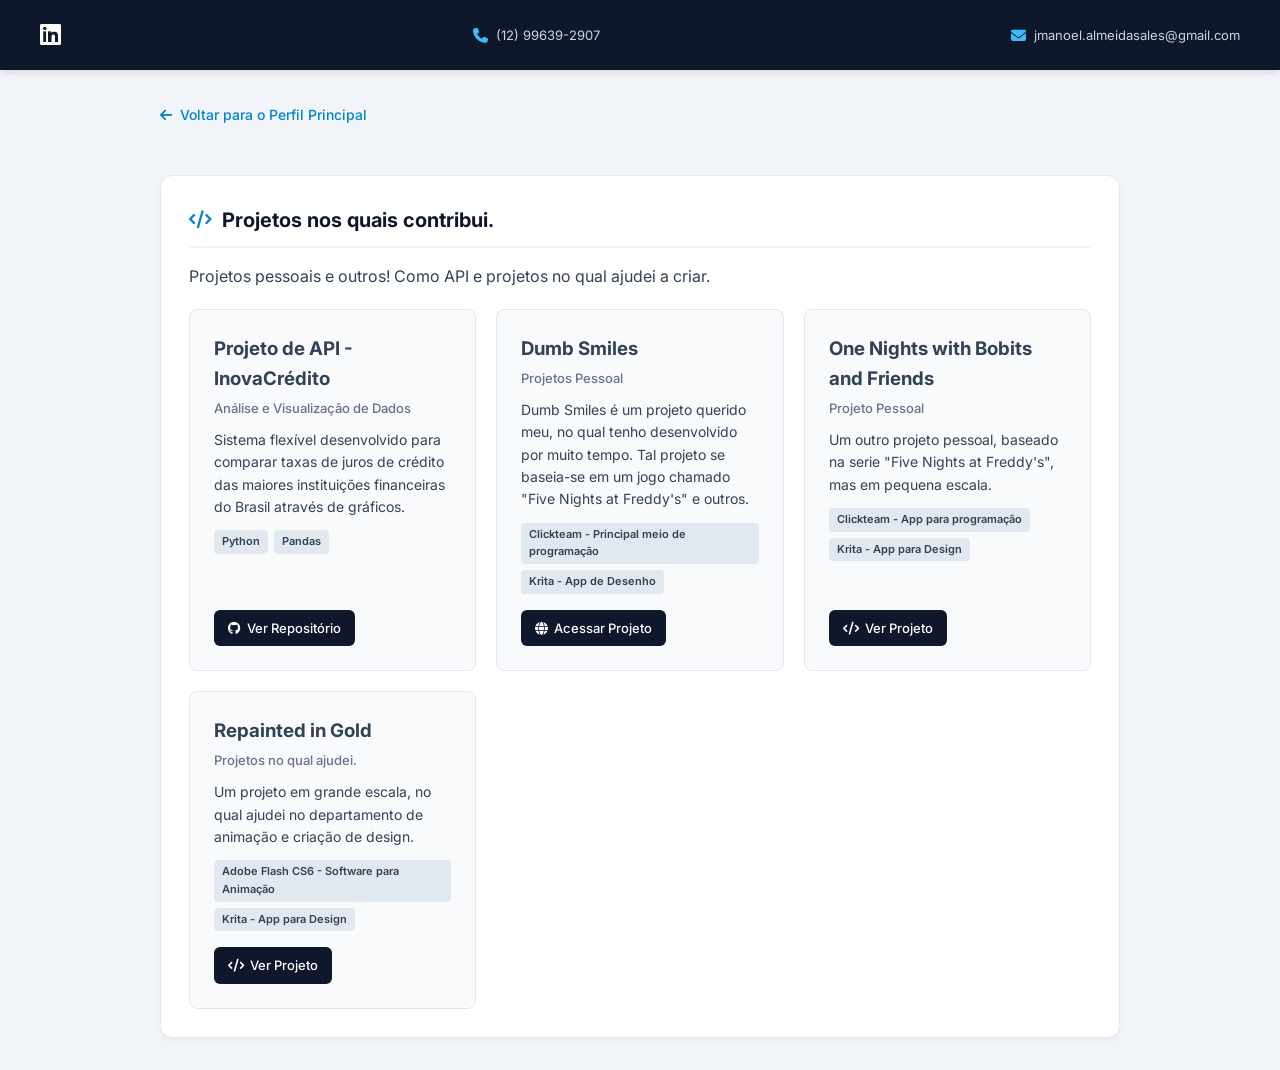
==== projetos.html @ 4f751d35 "Revise project details in projetos.html Updated project descriptions and links in the portfolio sect" ====
<!DOCTYPE html>
<html lang="pt-BR">
<head>
    <meta charset="UTF-8">
    <meta name="viewport" content="width=device-width, initial-scale=1.0">
    <title>Projetos - João Manoel</title>
    <link rel="preconnect" href="https://fonts.googleapis.com">
    <link rel="preconnect" href="https://fonts.gstatic.com" crossorigin>
    <link href="https://fonts.googleapis.com/css2?family=Inter:wght@300;400;500;600;700&display=swap" rel="stylesheet">
    
    <link rel="stylesheet" href="css/style.css">
    
    <link rel="stylesheet" href="https://cdnjs.cloudflare.com/ajax/libs/font-awesome/6.4.0/css/all.min.css">
    
    <style>
        .grid-projetos {
            display: grid;
            grid-template-columns: repeat(auto-fit, minmax(280px, 1fr));
            gap: 20px;
            margin-top: 20px;
        }
        .card-projeto-completo {
            background: #f8fafc;
            border: 1px solid #e2e8f0;
            padding: 24px;
            border-radius: 8px;
            display: flex;
            flex-direction: column;
            justify-content: space-between;
            transition: transform 0.2s ease, box-shadow 0.2s ease;
        }
        .card-projeto-completo:hover {
            transform: translateY(-3px);
            box-shadow: 0 10px 15px -3px rgba(0, 0, 0, 0.05);
        }
        .tech-tags {
            display: flex;
            flex-wrap: wrap;
            gap: 6px;
            margin: 12px 0 16px 0;
        }
        .tag-tech {
            background-color: #e2e8f0;
            color: #334155;
            font-size: 11px;
            font-weight: 600;
            padding: 3px 8px;
            border-radius: 4px;
        }
        .link-projeto {
            display: inline-flex;
            align-items: center;
            gap: 6px;
            background-color: #0f172a;
            color: #ffffff;
            padding: 8px 14px;
            border-radius: 6px;
            text-decoration: none;
            font-size: 13px;
            font-weight: 500;
            transition: background-color 0.2s ease;
            width: fit-content;
        }
        .link-projeto:hover {
            background-color: #0284c7;
        }
        .voltar-home {
            display: inline-flex;
            align-items: center;
            gap: 8px;
            color: #0284c7;
            text-decoration: none;
            font-weight: 500;
            margin-bottom: 20px;
            font-size: 14px;
        }
        .voltar-home:hover {
            text-decoration: underline;
        }
    </style>
</head>
<body>

    <header class="cabecalho">
        <div class="header-container">
            <a href="https://www.linkedin.com/in/jo%C3%A3o-manoel-de-almeida-sales-e-silva-372a423a0/" target="_blank" class="link-social" title="LinkedIn">
                <i class="fa-brands fa-linkedin"></i>
            </a>

            <div class="box-contato">
                <i class="fa-solid fa-phone"></i>
                <span>(12) 99639-2907</span>
            </div>

            <div class="box-contato">
                <i class="fa-solid fa-envelope"></i>
                <span>jmanoel.almeidasales@gmail.com</span>
            </div>
        </div>
    </header>

    <div class="conteudo" style="flex-direction: column; max-width: 1000px;">
        
        <div>
            <a href="index.html" class="voltar-home">
                <i class="fa-solid fa-arrow-left"></i> Voltar para o Perfil Principal
            </a>
        </div>

        <main class="lado-direito" style="width: 100%;">
            
            <section class="secao">
                <h2><i class="fa-solid fa-code"></i> Projetos nos quais contribui.</h2>
                <p>Projetos pessoais e outros! Como API e projetos no qual ajudei a criar.</p>
                
                <div class="grid-projetos">
                    
                    <div class="card-projeto-completo">
                        <div>
                            <h3>Projeto de API - InovaCrédito</h3>
                            <h4 style="font-size: 13px; color: #64748b; margin-top: 4px; font-weight: 500;">Análise e Visualização de Dados</h4>
                            <p style="margin-top: 10px; font-size: 14px;">
                                Sistema flexível desenvolvido para comparar taxas de juros de crédito das maiores instituições financeiras do Brasil através de gráficos.
                            </p>
                            <div class="tech-tags">
                                <span class="tag-tech">Python</span>
                                <span class="tag-tech">Pandas</span>
                            </div>
                        </div>
                        <div>
                            <a href="https://github.com/gabe435/InovaCredito" target="_blank" class="link-projeto">
                                <i class="fa-brands fa-github"></i> Ver Repositório
                            </a>
                        </div>
                    </div>

                    <div class="card-projeto-completo">
                        <div>
                            <h3>Dumb Smiles</h3>
                            <h4 style="font-size: 13px; color: #64748b; margin-top: 4px; font-weight: 500;">Projetos Pessoal</h4>
                            <p style="margin-top: 10px; font-size: 14px;">
                                Dumb Smiles é um projeto querido meu, no qual tenho desenvolvido por muito tempo. Tal projeto se baseia-se em um jogo chamado "Five Nights at Freddy's" e outros.
                            </p>
                            <div class="tech-tags">
                                <span class="tag-tech">Clickteam - Principal meio de programação</span>
                                <span class="tag-tech">Krita - App de Desenho</span>
                            </div>
                        </div>
                        <div>
                            <a href="https://gamejolt.com/games/dumbsmiles/827096" target="_blank" class="link-projeto">
                                <i class="fa-solid fa-globe"></i> Acessar Projeto
                            </a>
                        </div>
                    </div>

                    <div class="card-projeto-completo">
                        <div>
                            <h3>One Nights with Bobits and Friends</h3>
                            <h4 style="font-size: 13px; color: #64748b; margin-top: 4px; font-weight: 500;">Projeto Pessoal</h4>
                            <p style="margin-top: 10px; font-size: 14px;">
                                Um outro projeto pessoal, baseado na serie "Five Nights at Freddy's", mas em pequena escala.
                            </p>
                            <div class="tech-tags">
                                <span class="tag-tech">Clickteam - App para programação</span>
                                <span class="tag-tech">Krita - App para Design</span>
                            </div>
                        </div>
                        <div>
                            <a href="https://gamejolt.com/games/ONWBAF/709716" target="_blank" class="link-projeto">
                                <i class="fa-solid fa-code"></i> Ver Projeto
                            </a>
                        </div>
                    </div>

                    <div class="card-projeto-completo">
                        <div>
                            <h3>Repainted in Gold</h3>
                            <h4 style="font-size: 13px; color: #64748b; margin-top: 4px; font-weight: 500;">Projetos no qual ajudei.</h4>
                            <p style="margin-top: 10px; font-size: 14px;">
                                Um projeto em grande escala, no qual ajudei no departamento de animação e criação de design.
                            </p>
                            <div class="tech-tags">
                                <span class="tag-tech">Adobe Flash CS6 - Software para Animação</span>
                                <span class="tag-tech">Krita - App para Design</span>
                            </div>
                        </div>
                        <div>
                            <a href="https://gamejolt.com/games/RPiG/713638" target="_blank" class="link-projeto">
                                <i class="fa-solid fa-code"></i> Ver Projeto
                            </a>
                        </div>
                    </div>


                </div>
            </section>

        </main>

    </div>

</body>
</html>
---- css/style.css ----
* {
    margin: 0;
    padding: 0;
    box-sizing: border-box;
    font-family: 'Inter', sans-serif;
}

body {
    background-color: #f1f5f9;
    color: #334155;
    line-height: 1.6;
}

.cabecalho {
    background-color: #0f172a;
    color: #ffffff;
    padding: 16px 32px;
    box-shadow: 0 4px 6px -1px rgba(0, 0, 0, 0.1);
}

.header-container {
    max-width: 1200px;
    margin: 0 auto;
    display: flex;
    justify-content: space-between;
    align-items: center;
    gap: 24px;
}

/* Estilos da Nova Aba de Navegação */
.menu-navegacao {
    display: flex;
    align-items: center;
}

.link-menu {
    color: #ffffff;
    text-decoration: none;
    font-size: 14px;
    font-weight: 500;
    display: flex;
    align-items: center;
    gap: 8px;
    background-color: rgba(255, 255, 255, 0.08);
    padding: 8px 14px;
    border-radius: 6px;
    border: 1px solid rgba(255, 255, 255, 0.1);
    transition: background-color 0.2s ease, color 0.2s ease;
}

.link-menu i {
    color: #38bdf8;
    font-size: 14px;
}

.link-menu:hover {
    background-color: #0284c7;
    color: #ffffff;
    border-color: #0284c7;
}

.link-menu:hover i {
    color: #ffffff;
}

.grupo-contatos {
    display: flex;
    align-items: center;
    gap: 24px;
}

.link-social {
    color: #ffffff;
    font-size: 24px;
    transition: color 0.2s ease, transform 0.2s ease;
}

.link-social:hover {
    color: #38bdf8;
    transform: translateY(-2px);
}

.box-contato {
    display: flex;
    align-items: center;
    gap: 8px;
    font-size: 13px;
    color: #cbd5e1;
}

.box-contato i {
    font-size: 15px;
    color: #38bdf8;
}

.conteudo {
    max-width: 1200px;
    margin: 32px auto;
    padding: 0 20px;
    display: flex;
    gap: 28px;
}

.lado-esquerdo {
    width: 25%;
}

.card-perfil {
    background: #ffffff;
    padding: 28px 20px;
    border-radius: 12px;
    text-align: center;
    box-shadow: 0 4px 6px -1px rgba(0, 0, 0, 0.05);
    border: 1px solid #e2e8f0;
    position: sticky;
    top: 20px;
}

.foto-perfil {
    width: 130px;
    height: 130px;
    border-radius: 50%;
    object-fit: cover;
    margin-bottom: 16px;
    border: 3px solid #0f172a;
    box-shadow: 0 4px 10px rgba(0,0,0,0.1);
}

.card-perfil h2 {
    font-size: 18px;
    color: #0f172a;
    font-weight: 700;
    line-height: 1.3;
}

.tag-subtitulo {
    font-size: 13px;
    color: #64748b;
    margin-top: 8px;
    font-weight: 500;
}

/* Lado Direito (75%) */
.lado-direito {
    width: 75%;
    display: flex;
    flex-direction: column;
    gap: 20px;
}

.secao {
    background: #ffffff;
    padding: 28px;
    border-radius: 12px;
    box-shadow: 0 4px 6px -1px rgba(0, 0, 0, 0.05);
    border: 1px solid #e2e8f0;
}

.secao h2 {
    font-size: 20px;
    color: #0f172a;
    margin-bottom: 16px;
    display: flex;
    align-items: center;
    gap: 10px;
    border-bottom: 2px solid #f1f5f9;
    padding-bottom: 10px;
}

.secao h2 i {
    color: #0284c7;
    font-size: 18px;
}

.bloco-info {
    margin-top: 20px;
    background-color: #f8fafc;
    padding: 16px;
    border-radius: 8px;
    border-left: 4px solid #0284c7;
}

.bloco-info h3 {
    font-size: 16px;
    color: #1e293b;
    margin-bottom: 10px;
    display: flex;
    align-items: center;
    gap: 8px;
}

.bloco-info ul {
    list-style: none;
    padding-left: 4px;
}

.bloco-info li {
    margin-bottom: 6px;
    font-size: 14px;
}

.card-projeto {
    background: #f8fafc;
    border: 1px solid #e2e8f0;
    padding: 20px;
    border-radius: 8px;
    margin-top: 12px;
}

.card-projeto h3 {
    font-size: 18px;
    color: #0f172a;
    margin-bottom: 6px;
}

.card-projeto h4 {
    font-size: 14px;
    color: #64748b;
    margin-bottom: 12px;
    font-weight: 500;
}

.btn-github {
    display: inline-flex;
    align-items: center;
    gap: 6px;
    background-color: #0f172a;
    color: #ffffff;
    padding: 6px 12px;
    border-radius: 6px;
    text-decoration: none;
    font-size: 13px;
    font-weight: 500;
    transition: background-color 0.2s ease, transform 0.2s ease;
    margin-left: 6px;
}

.btn-github:hover {
    background-color: #0284c7;
    transform: translateY(-1px);
}

@media (max-width: 768px) {
    .header-container {
        flex-direction: column;
        align-items: flex-start;
        gap: 12px;
    }

    .grupo-contatos {
        flex-wrap: wrap;
        gap: 12px;
    }

    .conteudo {
        flex-direction: column;
    }

    .lado-esquerdo, .lado-direito {
        width: 100%;
    }

    .card-perfil {
        position: static;
    }
}
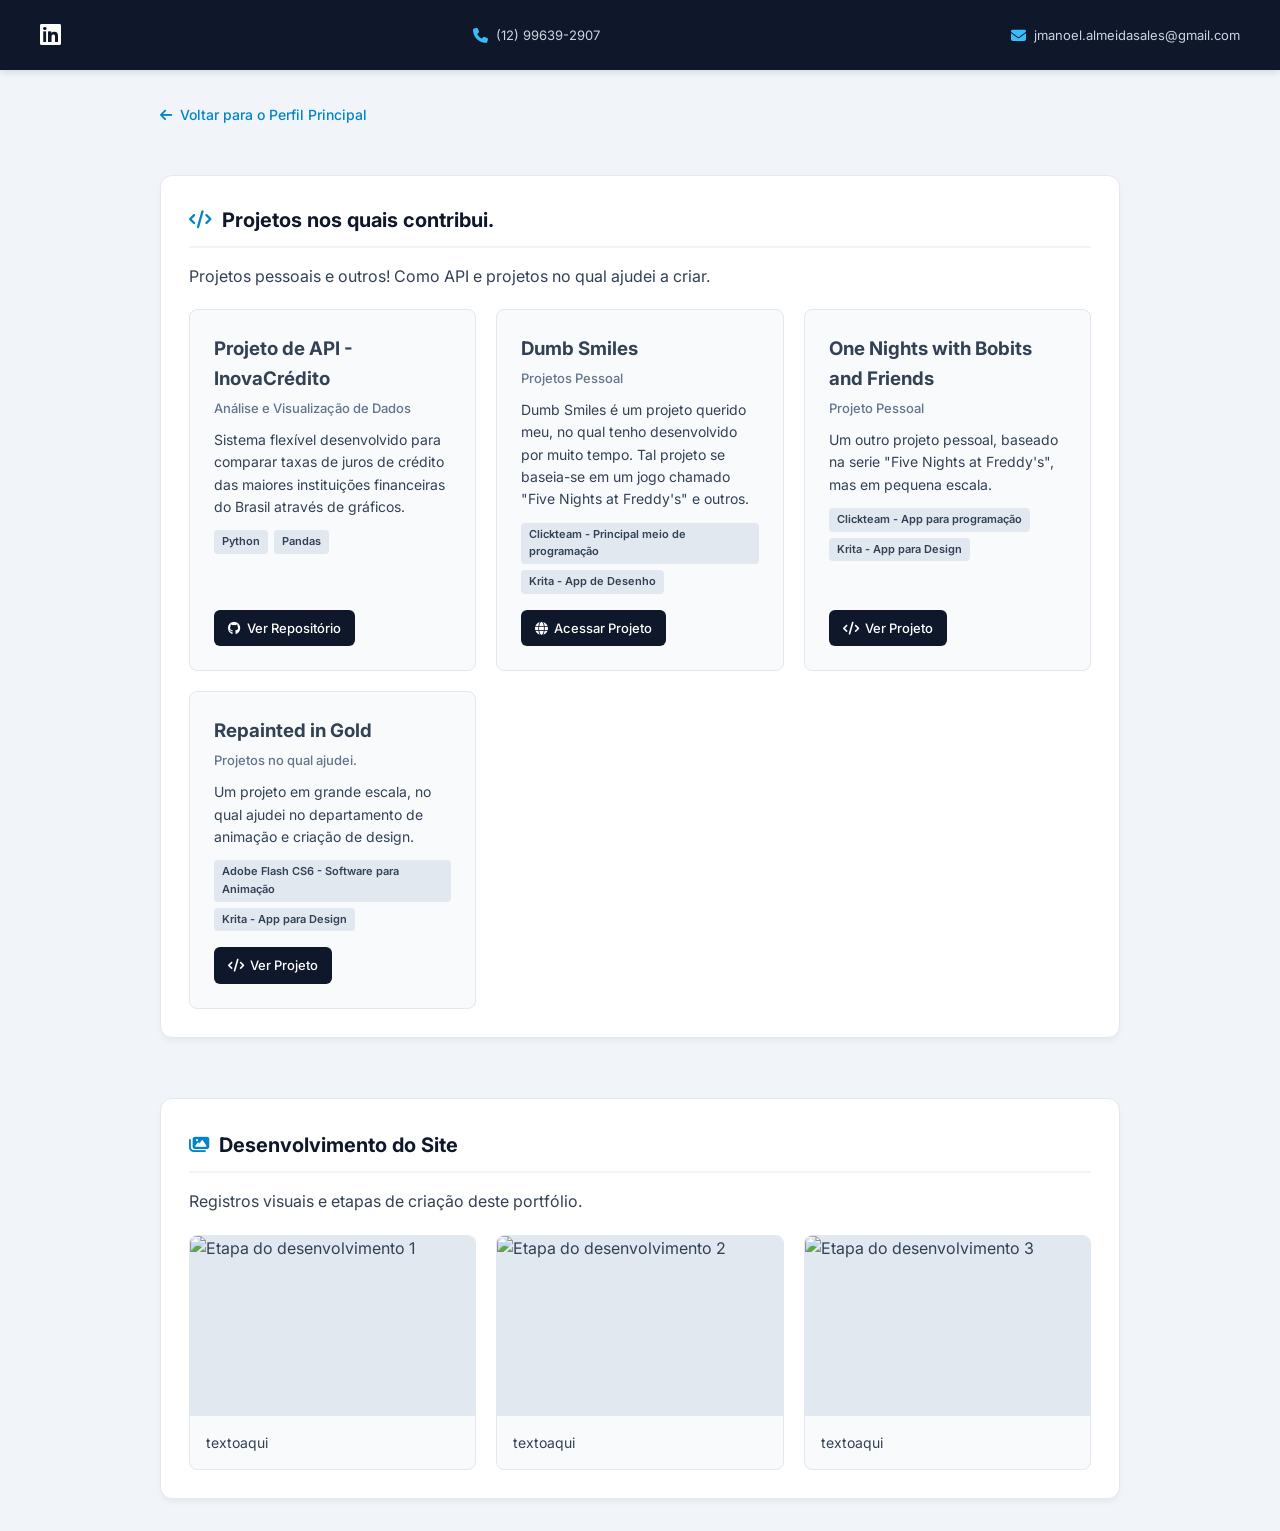
==== commit f9f59807: "Add gallery section for portfolio development Added a new gallery section to showcase the developmen" ====
--- a/projetos.html
+++ b/projetos.html
@@ -77,6 +77,45 @@
         .voltar-home:hover {
             text-decoration: underline;
         }
+
+        /* Estilos da Nova Seção de Galeria de Desenvolvimento */
+        .secao-galeria {
+            margin-top: 40px;
+            padding-top: 30px;
+            border-top: 1px solid #e2e8f0;
+        }
+        .grid-galeria {
+            display: grid;
+            grid-template-columns: repeat(auto-fit, minmax(280px, 1fr));
+            gap: 20px;
+            margin-top: 20px;
+        }
+        .card-galeria {
+            background: #f8fafc;
+            border: 1px solid #e2e8f0;
+            border-radius: 8px;
+            overflow: hidden;
+            display: flex;
+            flex-direction: column;
+            transition: transform 0.2s ease, box-shadow 0.2s ease;
+        }
+        .card-galeria:hover {
+            transform: translateY(-3px);
+            box-shadow: 0 10px 15px -3px rgba(0, 0, 0, 0.05);
+        }
+        .img-galeria {
+            width: 100%;
+            height: 180px;
+            object-fit: cover;
+            background-color: #e2e8f0;
+            border-bottom: 1px solid #e2e8f0;
+        }
+        .legenda-galeria {
+            padding: 16px;
+            font-size: 14px;
+            color: #334155;
+            line-height: 1.5;
+        }
     </style>
 </head>
 <body>
@@ -191,10 +230,40 @@
                         </div>
                     </div>
 
-
                 </div>
             </section>
 
+            <!-- NOVA SEÇÃO: GALERIA DE DESENVOLVIMENTO -->
+            <section class="secao secao-galeria">
+                <h2><i class="fa-solid fa-images"></i> Desenvolvimento do Site</h2>
+                <p>Registros visuais e etapas de criação deste portfólio.</p>
+                
+                <div class="grid-galeria">
+                    
+                    <div class="card-galeria">
+                        <img src="imagemaqui" alt="Etapa do desenvolvimento 1" class="img-galeria">
+                        <div class="legenda-galeria">
+                            <p>textoaqui</p>
+                        </div>
+                    </div>
+
+                    <div class="card-galeria">
+                        <img src="imagemaqui" alt="Etapa do desenvolvimento 2" class="img-galeria">
+                        <div class="legenda-galeria">
+                            <p>textoaqui</p>
+                        </div>
+                    </div>
+
+                    <div class="card-galeria">
+                        <img src="imagemaqui" alt="Etapa do desenvolvimento 3" class="img-galeria">
+                        <div class="legenda-galeria">
+                            <p>textoaqui</p>
+                        </div>
+                    </div>
+
+                </div>
+            </section>
+
         </main>
 
     </div>
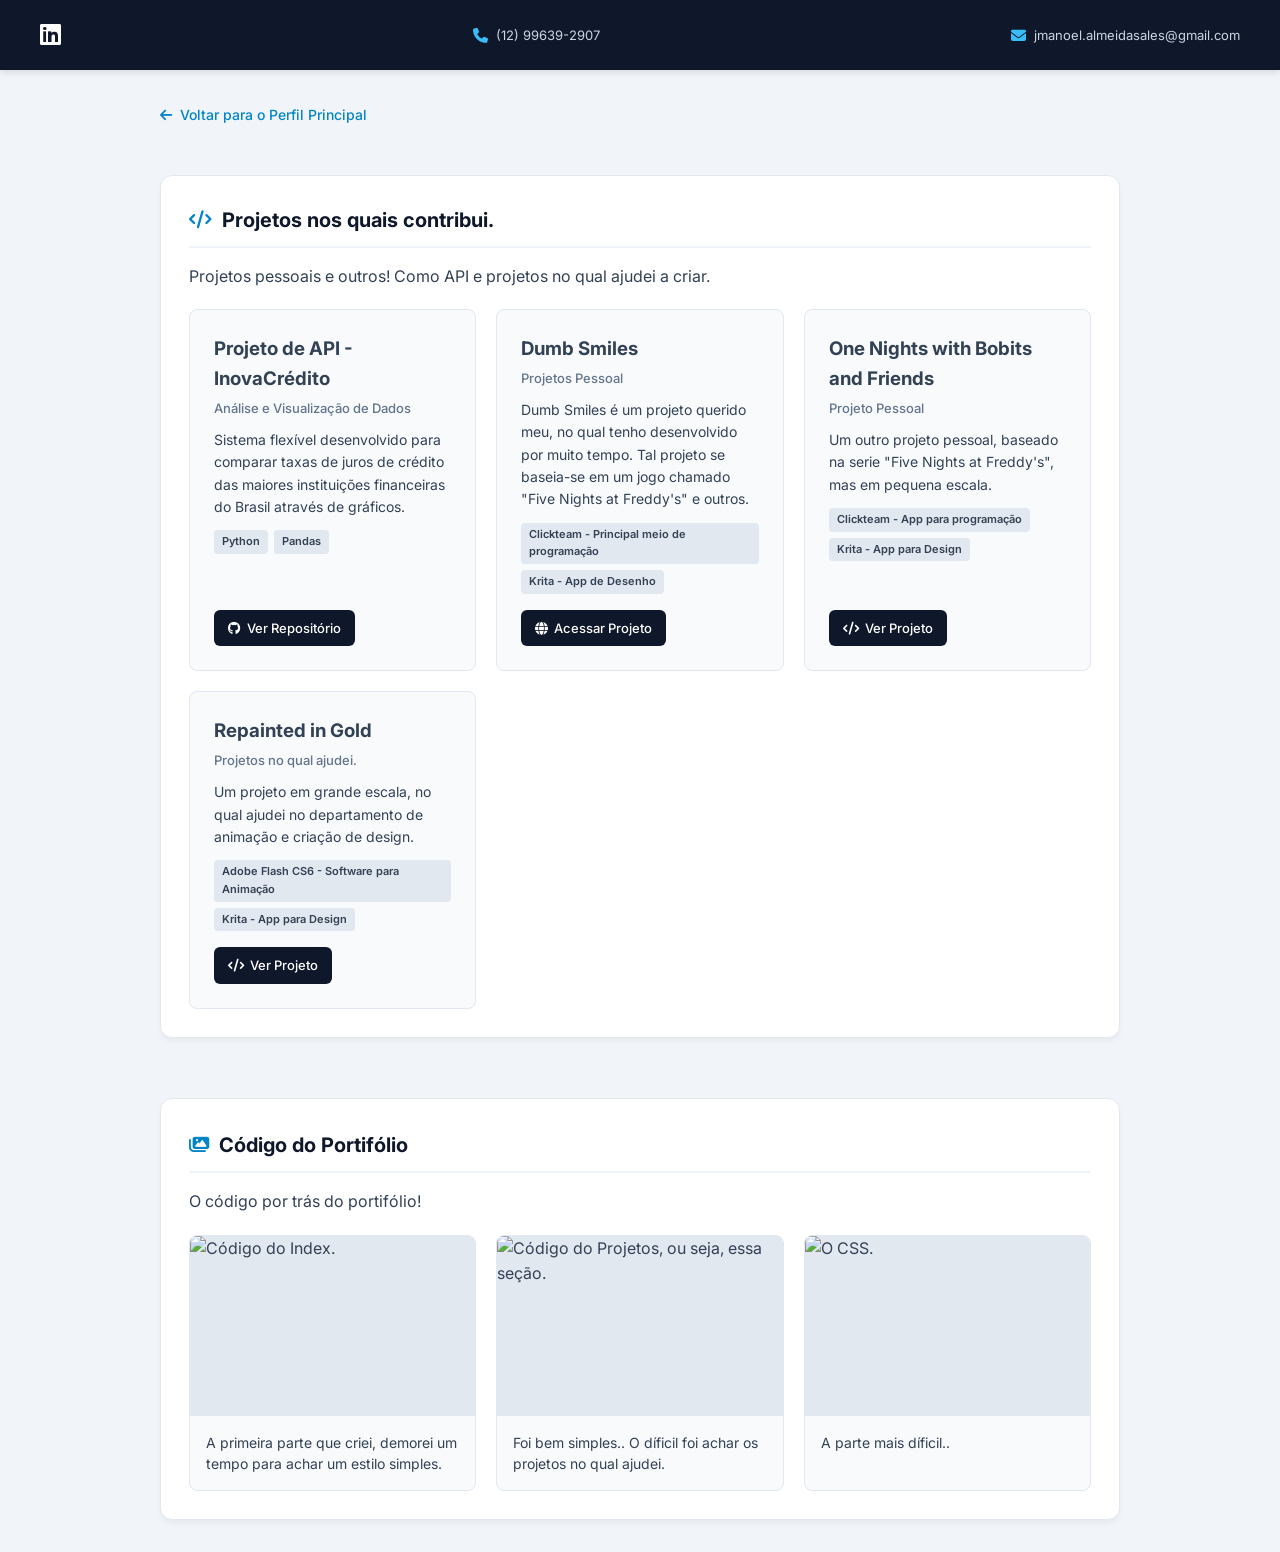
==== commit 62d17462: "Fix HTML structure and remove duplicate content" ====
--- a/projetos.html
+++ b/projetos.html
@@ -233,31 +233,30 @@
                 </div>
             </section>
 
-            <!-- NOVA SEÇÃO: GALERIA DE DESENVOLVIMENTO -->
             <section class="secao secao-galeria">
-                <h2><i class="fa-solid fa-images"></i> Desenvolvimento do Site</h2>
-                <p>Registros visuais e etapas de criação deste portfólio.</p>
+                <h2><i class="fa-solid fa-images"></i> Código do Portifólio</h2>
+                <p>O código por trás do portifólio!</p>
                 
                 <div class="grid-galeria">
                     
                     <div class="card-galeria">
-                        <img src="imagemaqui" alt="Etapa do desenvolvimento 1" class="img-galeria">
+                        <img src="imagemaqui" alt="Código do Index." class="img-galeria">
                         <div class="legenda-galeria">
-                            <p>textoaqui</p>
+                            <p>A primeira parte que criei, demorei um tempo para achar um estilo simples.</p>
                         </div>
                     </div>
 
                     <div class="card-galeria">
-                        <img src="imagemaqui" alt="Etapa do desenvolvimento 2" class="img-galeria">
+                        <img src="imagemaqui" alt="Código do Projetos, ou seja, essa seção." class="img-galeria">
                         <div class="legenda-galeria">
-                            <p>textoaqui</p>
+                            <p>Foi bem simples.. O díficil foi achar os projetos no qual ajudei.</p>
                         </div>
                     </div>
 
                     <div class="card-galeria">
-                        <img src="imagemaqui" alt="Etapa do desenvolvimento 3" class="img-galeria">
+                        <img src="imagemaqui" alt="O CSS." class="img-galeria">
                         <div class="legenda-galeria">
-                            <p>textoaqui</p>
+                            <p>A parte mais díficil..</p>
                         </div>
                     </div>
 
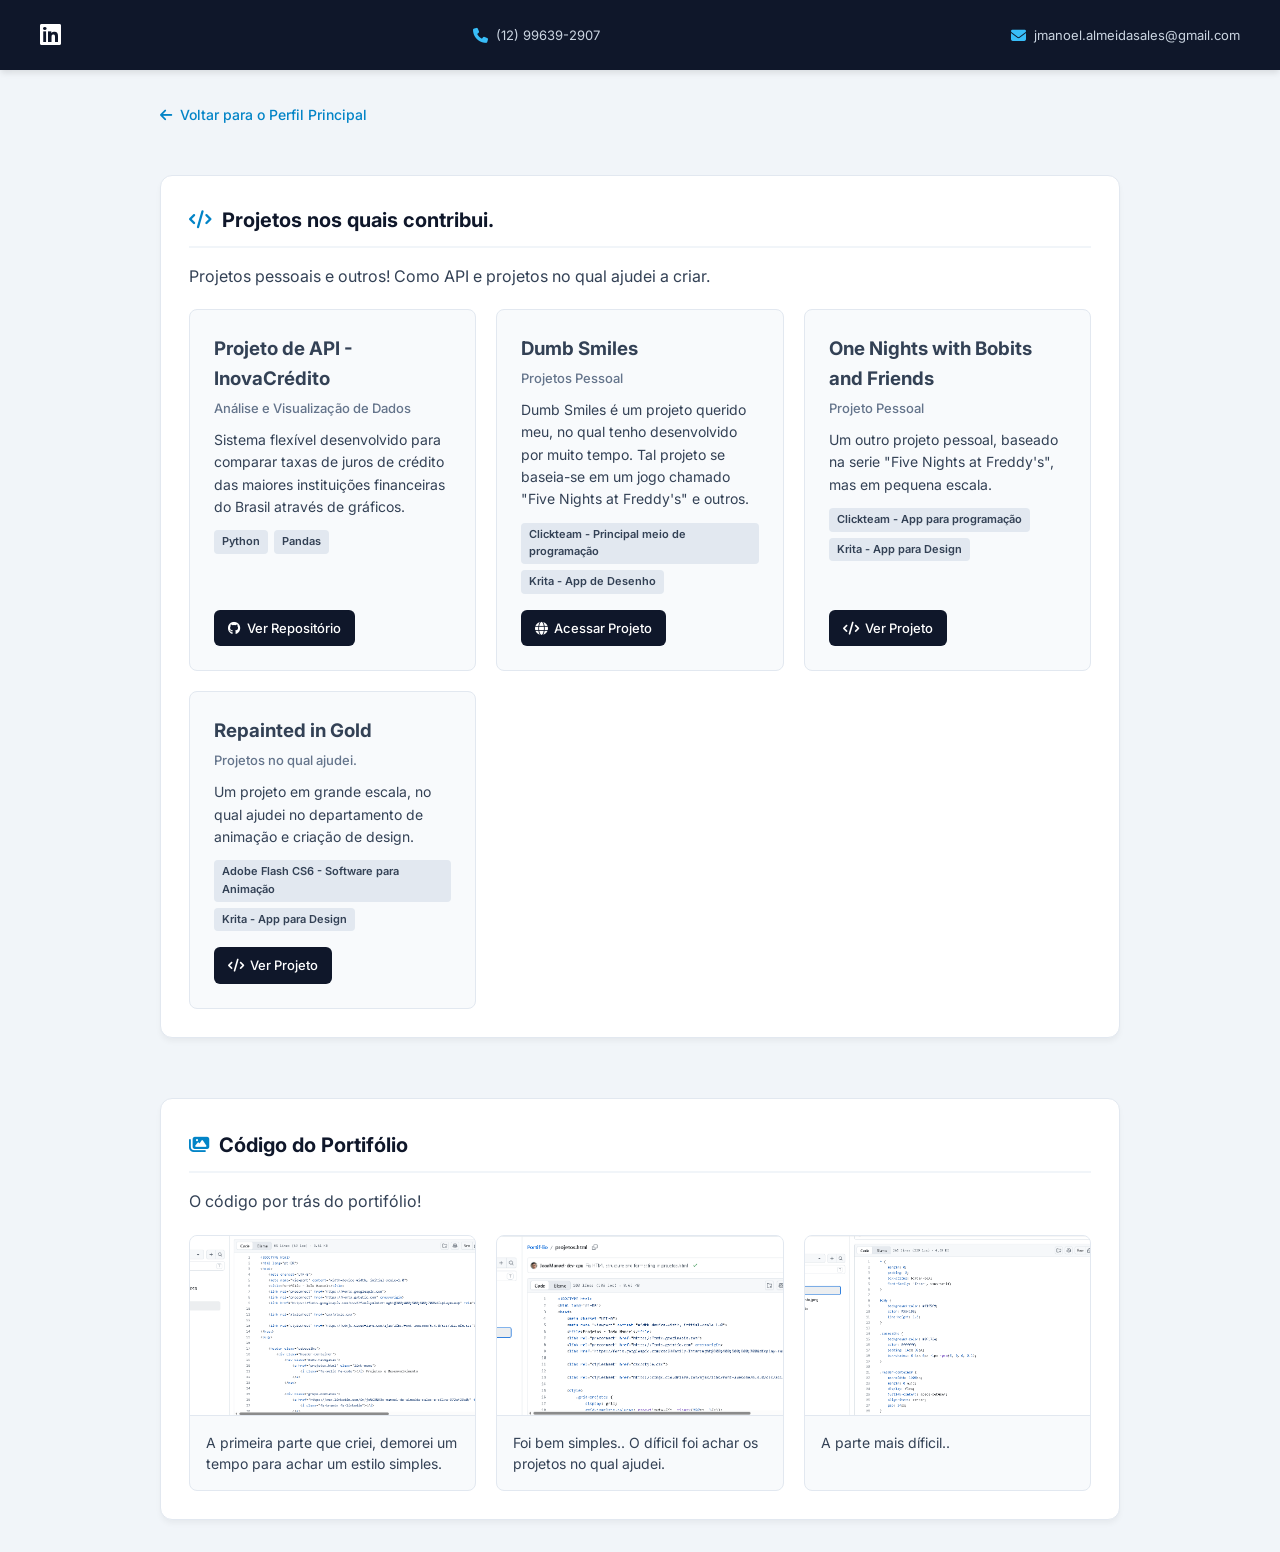
==== commit b24900d2: "Fix HTML encoding issues in projetos.html" ====
--- a/projetos.html
+++ b/projetos.html
@@ -78,7 +78,6 @@
             text-decoration: underline;
         }
 
-        /* Estilos da Nova Seção de Galeria de Desenvolvimento */
         .secao-galeria {
             margin-top: 40px;
             padding-top: 30px;
@@ -240,21 +239,21 @@
                 <div class="grid-galeria">
                     
                     <div class="card-galeria">
-                        <img src="imagemaqui" alt="Código do Index." class="img-galeria">
+                        <img src="image1.png" alt="Código do Index." class="img-galeria">
                         <div class="legenda-galeria">
                             <p>A primeira parte que criei, demorei um tempo para achar um estilo simples.</p>
                         </div>
                     </div>
 
                     <div class="card-galeria">
-                        <img src="imagemaqui" alt="Código do Projetos, ou seja, essa seção." class="img-galeria">
+                        <img src="image2.png" alt="Código do Projetos, ou seja, essa seção." class="img-galeria">
                         <div class="legenda-galeria">
                             <p>Foi bem simples.. O díficil foi achar os projetos no qual ajudei.</p>
                         </div>
                     </div>
 
                     <div class="card-galeria">
-                        <img src="imagemaqui" alt="O CSS." class="img-galeria">
+                        <img src="image3.png" alt="O CSS." class="img-galeria">
                         <div class="legenda-galeria">
                             <p>A parte mais díficil..</p>
                         </div>
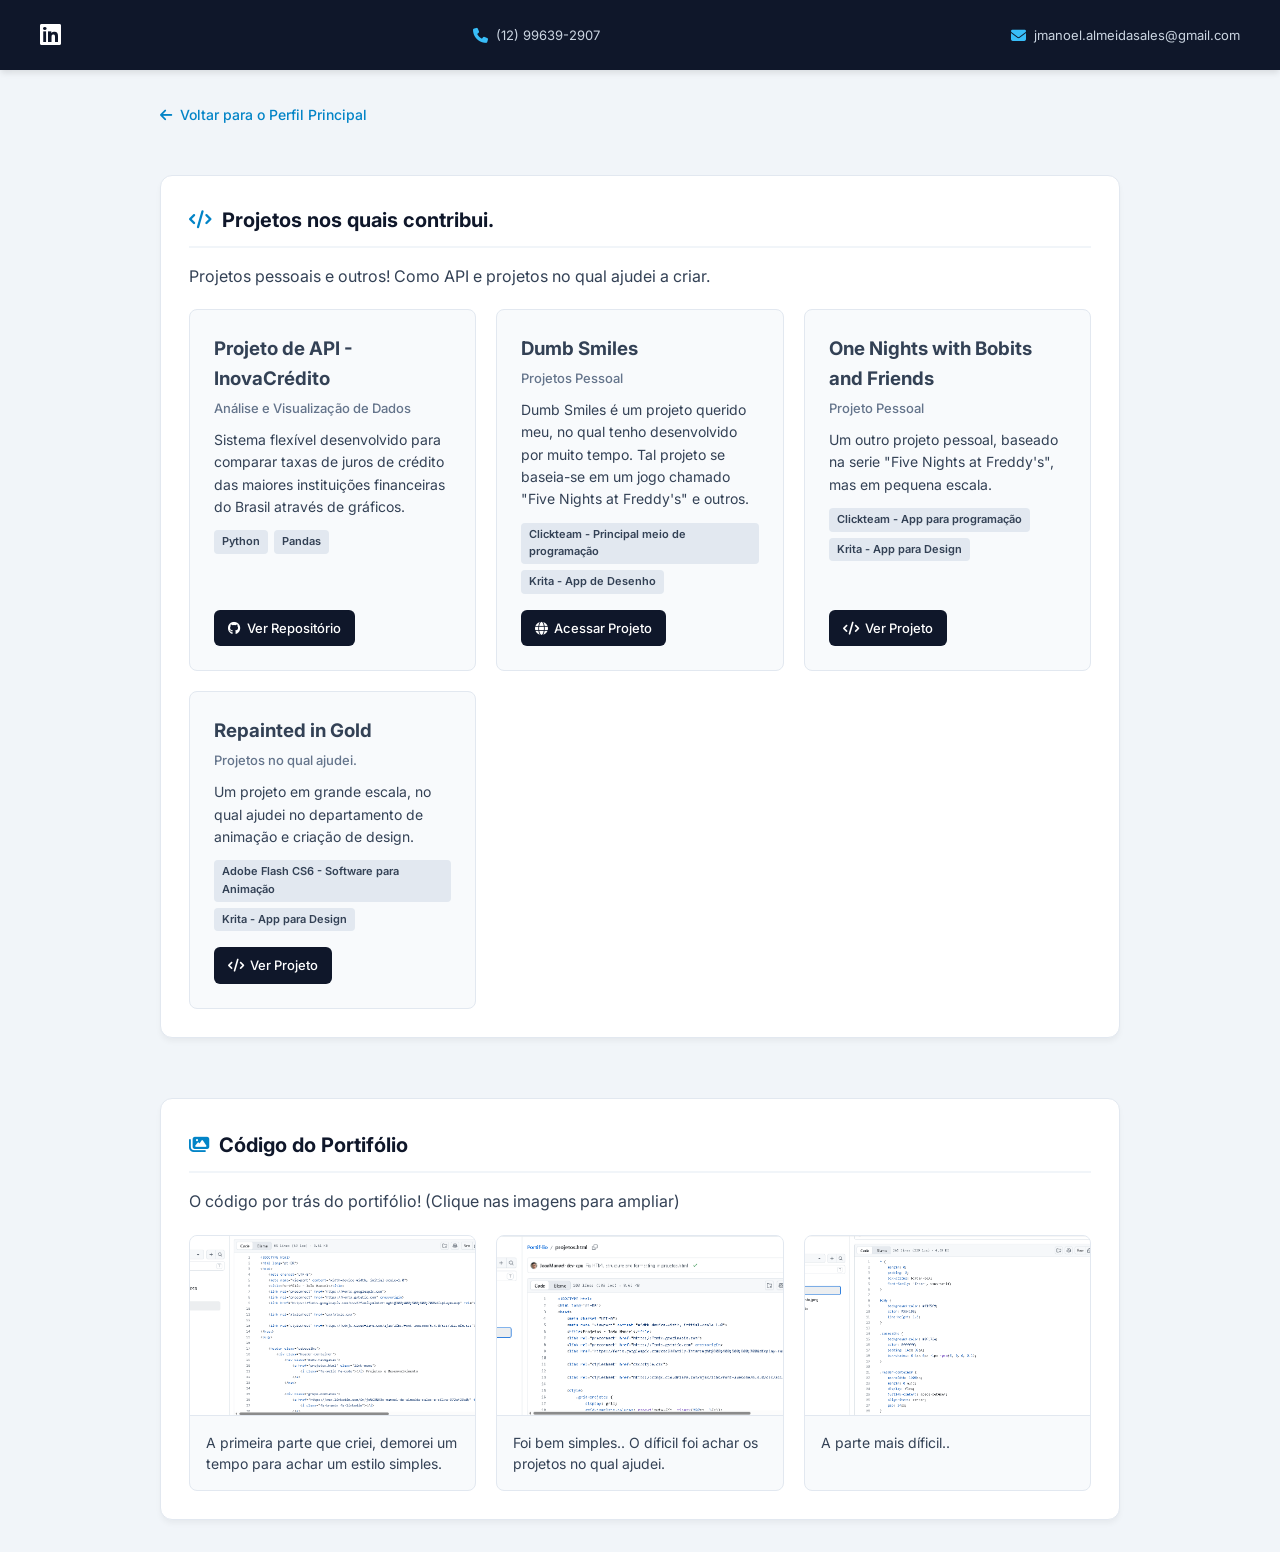
==== commit 37ec8990: "Implement image zoom feature in gallery section Added a modal for image zoom functionality in the ga" ====
--- a/projetos.html
+++ b/projetos.html
@@ -108,12 +108,68 @@
             object-fit: cover;
             background-color: #e2e8f0;
             border-bottom: 1px solid #e2e8f0;
+            cursor: zoom-in; /* Indica visualmente que a imagem pode ser ampliada */
+            transition: opacity 0.2s ease;
+        }
+        .img-galeria:hover {
+            opacity: 0.9;
         }
         .legenda-galeria {
             padding: 16px;
             font-size: 14px;
             color: #334155;
             line-height: 1.5;
+        }
+
+        /* Estilos do Modal (Zoom / Lightbox) */
+        .modal-zoom {
+            display: none;
+            position: fixed;
+            z-index: 9999;
+            inset: 0;
+            background-color: rgba(15, 23, 42, 0.88);
+            backdrop-filter: blur(4px);
+            justify-content: center;
+            align-items: center;
+            flex-direction: column;
+            padding: 24px;
+        }
+        .modal-zoom.ativo {
+            display: flex;
+            animation: fadeIn 0.2s ease;
+        }
+        .modal-conteudo {
+            max-width: 90%;
+            max-height: 80vh;
+            border-radius: 8px;
+            box-shadow: 0 20px 25px -5px rgba(0, 0, 0, 0.4);
+            border: 1px solid #334155;
+            object-fit: contain;
+        }
+        .modal-legenda {
+            color: #f8fafc;
+            margin-top: 14px;
+            font-size: 14px;
+            text-align: center;
+            max-width: 650px;
+        }
+        .fechar-modal {
+            position: absolute;
+            top: 20px;
+            right: 30px;
+            color: #f8fafc;
+            font-size: 32px;
+            font-weight: bold;
+            cursor: pointer;
+            transition: color 0.2s ease;
+            line-height: 1;
+        }
+        .fechar-modal:hover {
+            color: #38bdf8;
+        }
+        @keyframes fadeIn {
+            from { opacity: 0; }
+            to { opacity: 1; }
         }
     </style>
 </head>
@@ -234,7 +290,7 @@
 
             <section class="secao secao-galeria">
                 <h2><i class="fa-solid fa-images"></i> Código do Portifólio</h2>
-                <p>O código por trás do portifólio!</p>
+                <p>O código por trás do portifólio! (Clique nas imagens para ampliar)</p>
                 
                 <div class="grid-galeria">
                     
@@ -266,5 +322,48 @@
 
     </div>
 
+    <div id="modalZoom" class="modal-zoom">
+        <span class="fechar-modal" id="btnFecharModal" title="Fechar">&times;</span>
+        <img class="modal-conteudo" id="imgAmpliada" alt="">
+        <p class="modal-legenda" id="legendaAmpliada"></p>
+    </div>
+
+    <script>
+        const modal = document.getElementById('modalZoom');
+        const imgAmpliada = document.getElementById('imgAmpliada');
+        const legendaAmpliada = document.getElementById('legendaAmpliada');
+        const btnFechar = document.getElementById('btnFecharModal');
+        const imagens = document.querySelectorAll('.img-galeria');
+
+        // Abre o zoom ao clicar em qualquer imagem da galeria
+        imagens.forEach(img => {
+            img.addEventListener('click', () => {
+                modal.classList.add('ativo');
+                imgAmpliada.src = img.src;
+                imgAmpliada.alt = img.alt;
+                
+                // Pega o texto da legenda do mesmo card para exibir abaixo da imagem ampliada
+                const textoCard = img.parentElement.querySelector('.legenda-galeria p');
+                legendaAmpliada.textContent = textoCard ? textoCard.textContent : img.alt;
+            });
+        });
+
+        btnFechar.addEventListener('click', () => {
+            modal.classList.remove('ativo');
+        });
+
+        modal.addEventListener('click', (e) => {
+            if (e.target === modal) {
+                modal.classList.remove('ativo');
+            }
+        });
+
+        document.addEventListener('keydown', (e) => {
+            if (e.key === 'Escape' && modal.classList.contains('ativo')) {
+                modal.classList.remove('ativo');
+            }
+        });
+    </script>
+
 </body>
 </html>
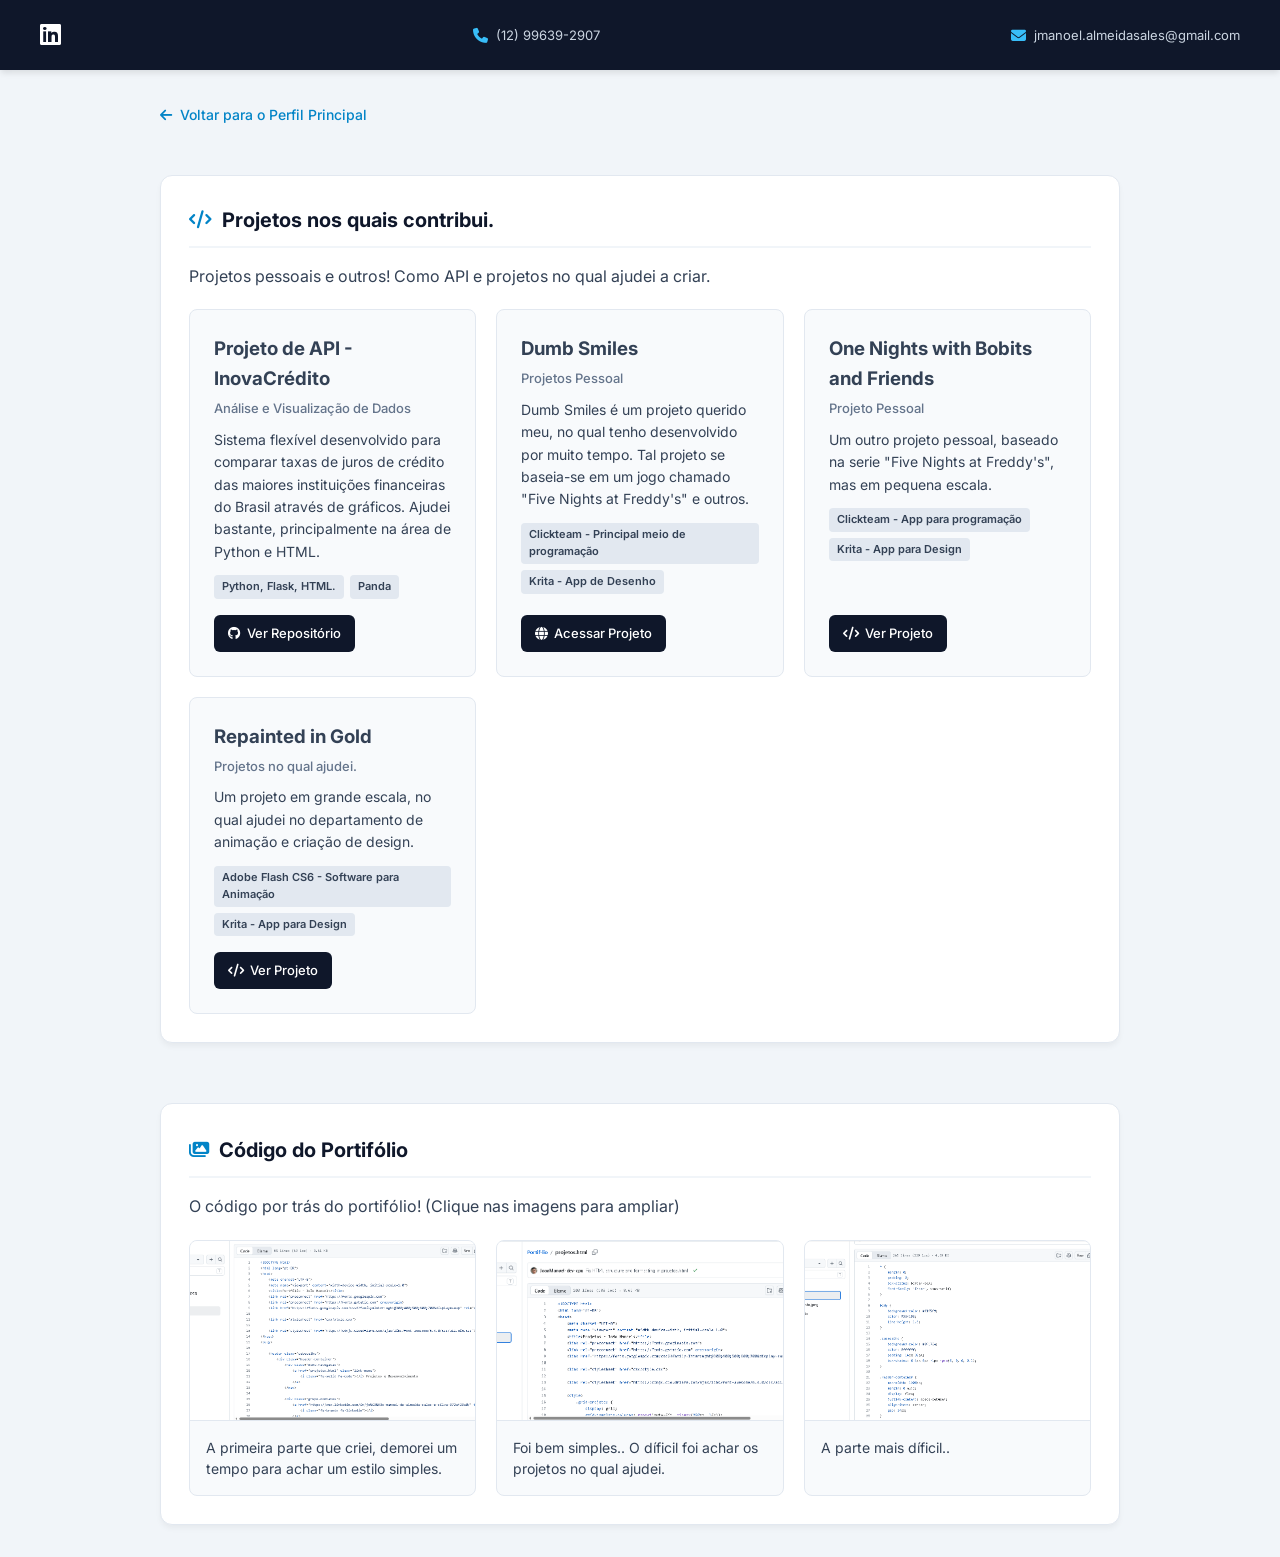
==== commit 17d62513: "Revise project details and technologies in projetos.html Updated project descriptions and added new " ====
--- a/projetos.html
+++ b/projetos.html
@@ -108,7 +108,7 @@
             object-fit: cover;
             background-color: #e2e8f0;
             border-bottom: 1px solid #e2e8f0;
-            cursor: zoom-in; /* Indica visualmente que a imagem pode ser ampliada */
+            cursor: zoom-in;
             transition: opacity 0.2s ease;
         }
         .img-galeria:hover {
@@ -121,7 +121,6 @@
             line-height: 1.5;
         }
 
-        /* Estilos do Modal (Zoom / Lightbox) */
         .modal-zoom {
             display: none;
             position: fixed;
@@ -214,11 +213,11 @@
                             <h3>Projeto de API - InovaCrédito</h3>
                             <h4 style="font-size: 13px; color: #64748b; margin-top: 4px; font-weight: 500;">Análise e Visualização de Dados</h4>
                             <p style="margin-top: 10px; font-size: 14px;">
-                                Sistema flexível desenvolvido para comparar taxas de juros de crédito das maiores instituições financeiras do Brasil através de gráficos.
+                                Sistema flexível desenvolvido para comparar taxas de juros de crédito das maiores instituições financeiras do Brasil através de gráficos. Ajudei bastante, principalmente na área de Python e HTML.
                             </p>
                             <div class="tech-tags">
-                                <span class="tag-tech">Python</span>
-                                <span class="tag-tech">Pandas</span>
+                                <span class="tag-tech">Python, Flask, HTML.</span>
+                                <span class="tag-tech">Panda</span>
                             </div>
                         </div>
                         <div>
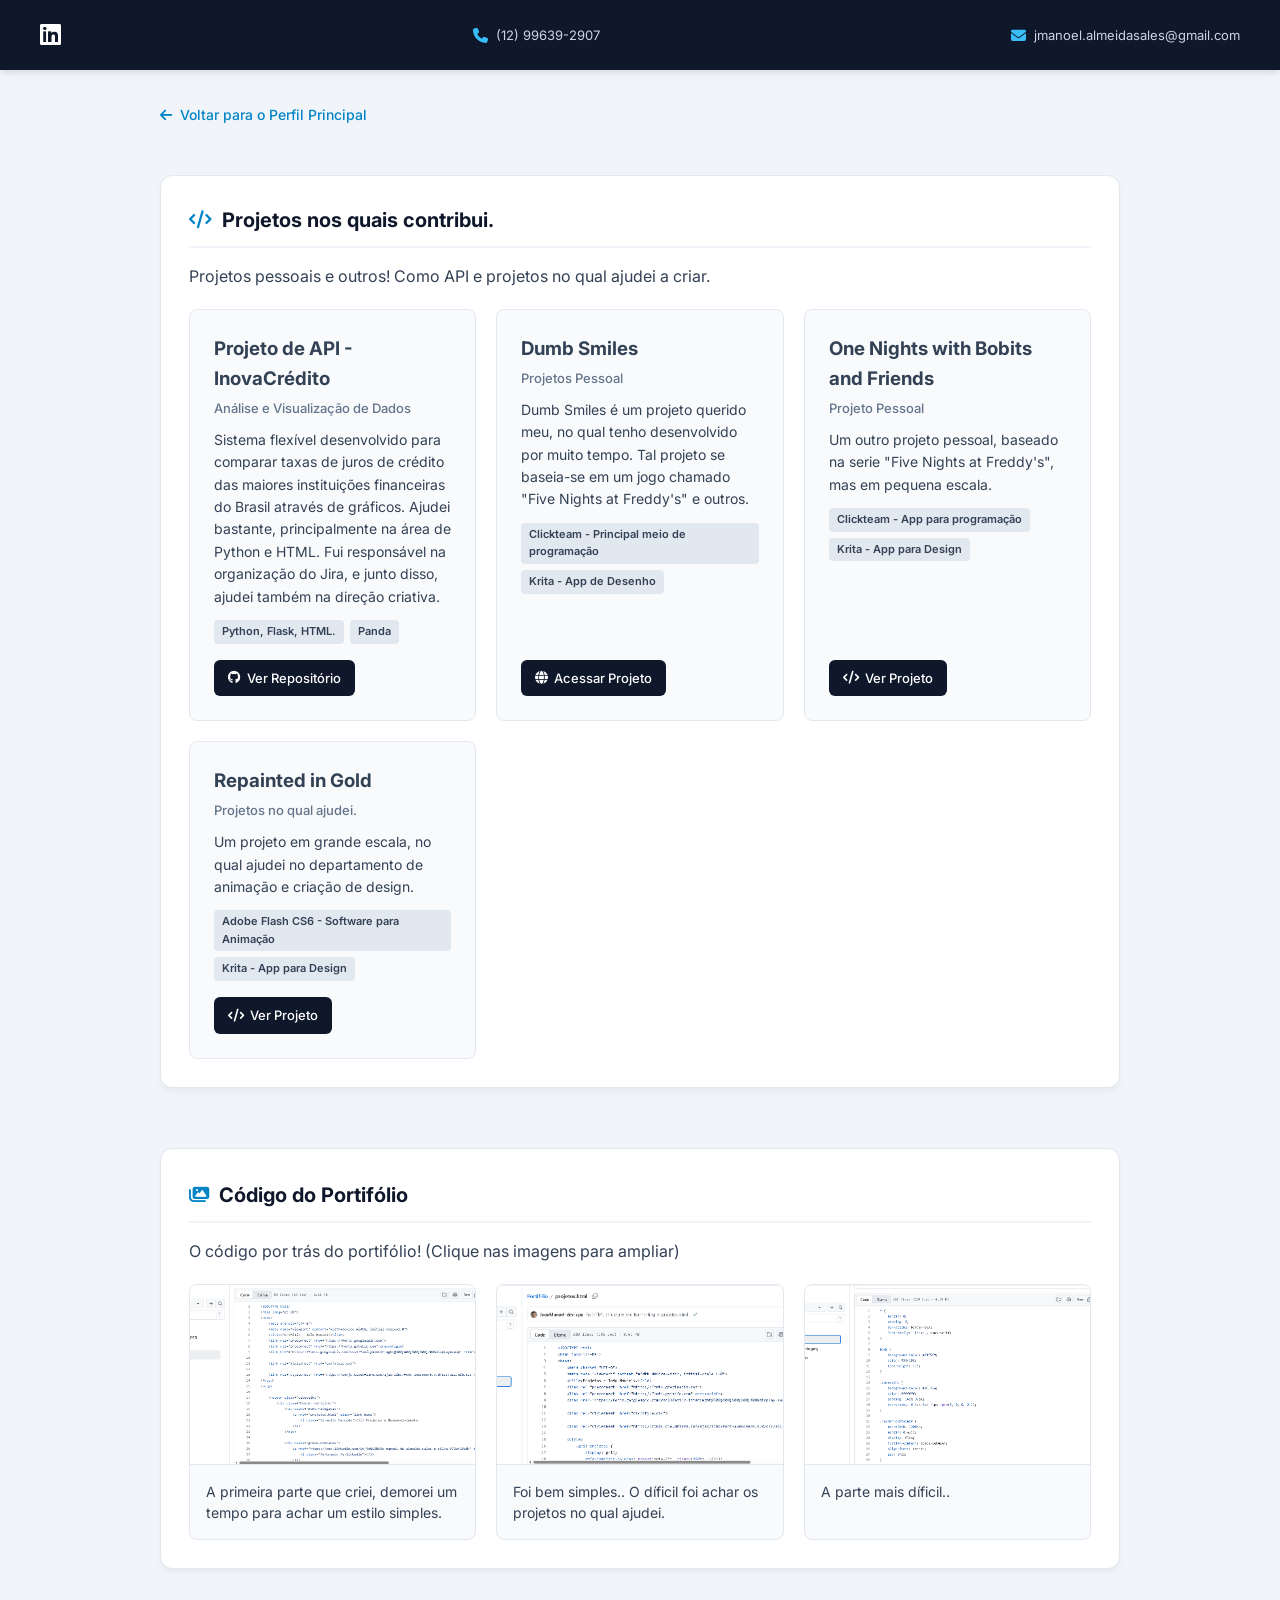
==== commit 45a84e2e: "Enhance project descriptions and contributions Updated project descriptions and added details about " ====
--- a/projetos.html
+++ b/projetos.html
@@ -213,7 +213,7 @@
                             <h3>Projeto de API - InovaCrédito</h3>
                             <h4 style="font-size: 13px; color: #64748b; margin-top: 4px; font-weight: 500;">Análise e Visualização de Dados</h4>
                             <p style="margin-top: 10px; font-size: 14px;">
-                                Sistema flexível desenvolvido para comparar taxas de juros de crédito das maiores instituições financeiras do Brasil através de gráficos. Ajudei bastante, principalmente na área de Python e HTML.
+                                Sistema flexível desenvolvido para comparar taxas de juros de crédito das maiores instituições financeiras do Brasil através de gráficos. Ajudei bastante, principalmente na área de Python e HTML. Fui responsável na organização do Jira, e junto disso, ajudei também na direção criativa.
                             </p>
                             <div class="tech-tags">
                                 <span class="tag-tech">Python, Flask, HTML.</span>
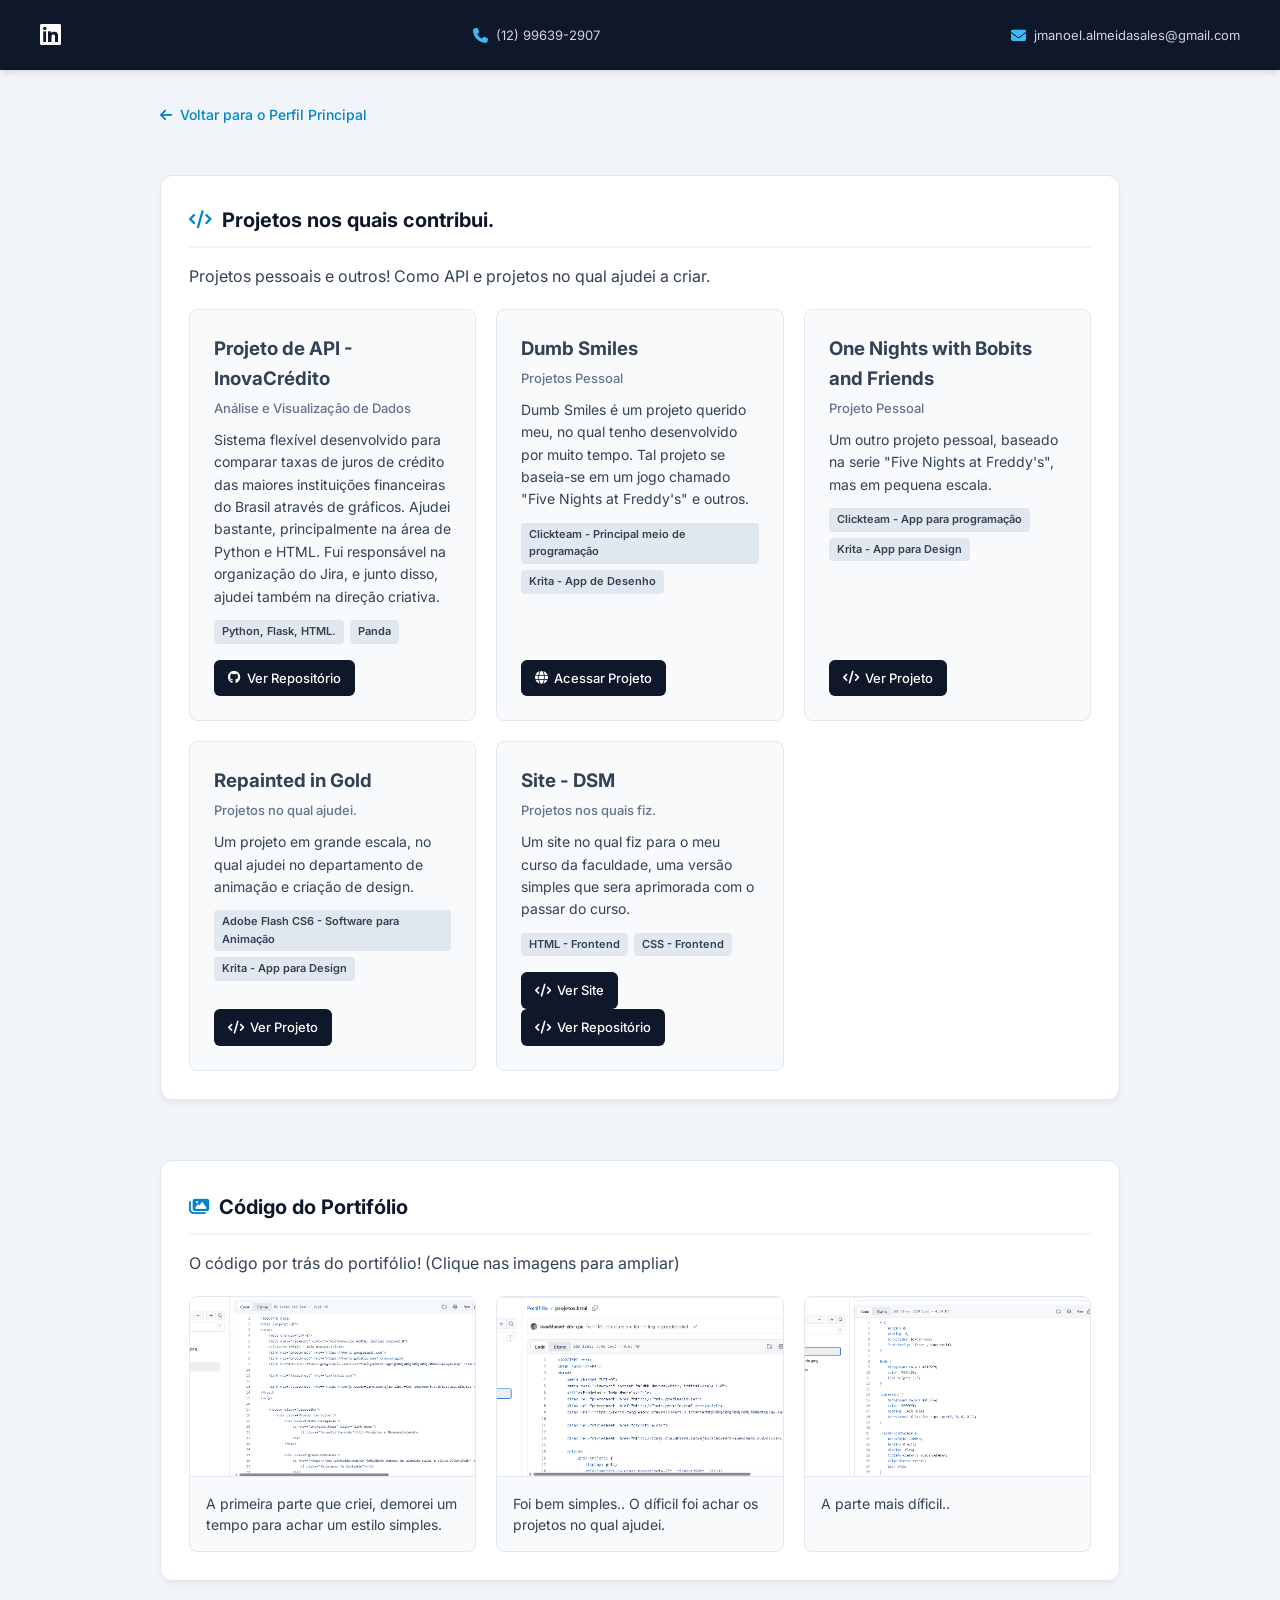
==== commit 5ff75cde: "Duplicate projetos.html content Duplicated the entire content of projetos.html, potentially for back" ====
--- a/projetos.html
+++ b/projetos.html
@@ -283,6 +283,27 @@
                             </a>
                         </div>
                     </div>
+                           <div class="card-projeto-completo">
+                        <div>
+                            <h3>Site - DSM</h3>
+                            <h4 style="font-size: 13px; color: #64748b; margin-top: 4px; font-weight: 500;">Projetos nos quais fiz.</h4>
+                            <p style="margin-top: 10px; font-size: 14px;">
+                                Um site no qual fiz para o meu curso da faculdade, uma versão simples que sera aprimorada com o passar do curso.
+                            </p>
+                            <div class="tech-tags">
+                                <span class="tag-tech">HTML - Frontend</span>
+                                <span class="tag-tech">CSS - Frontend</span>
+                            </div>
+                        </div>
+                        <div>
+                            <a href="https://joaomanoel-dev-cpu.github.io/AtividadesJean/" target="_blank" class="link-projeto">
+                                <i class="fa-solid fa-code"></i> Ver Site
+                            </a>
+                            <a href="https://github.com/JoaoManoel-dev-cpu/AtividadesJean" target="_blank" class="link-projeto">
+                                <i class="fa-solid fa-code"></i> Ver Repositório
+                            </a>
+                        </div>
+                    </div>
 
                 </div>
             </section>
